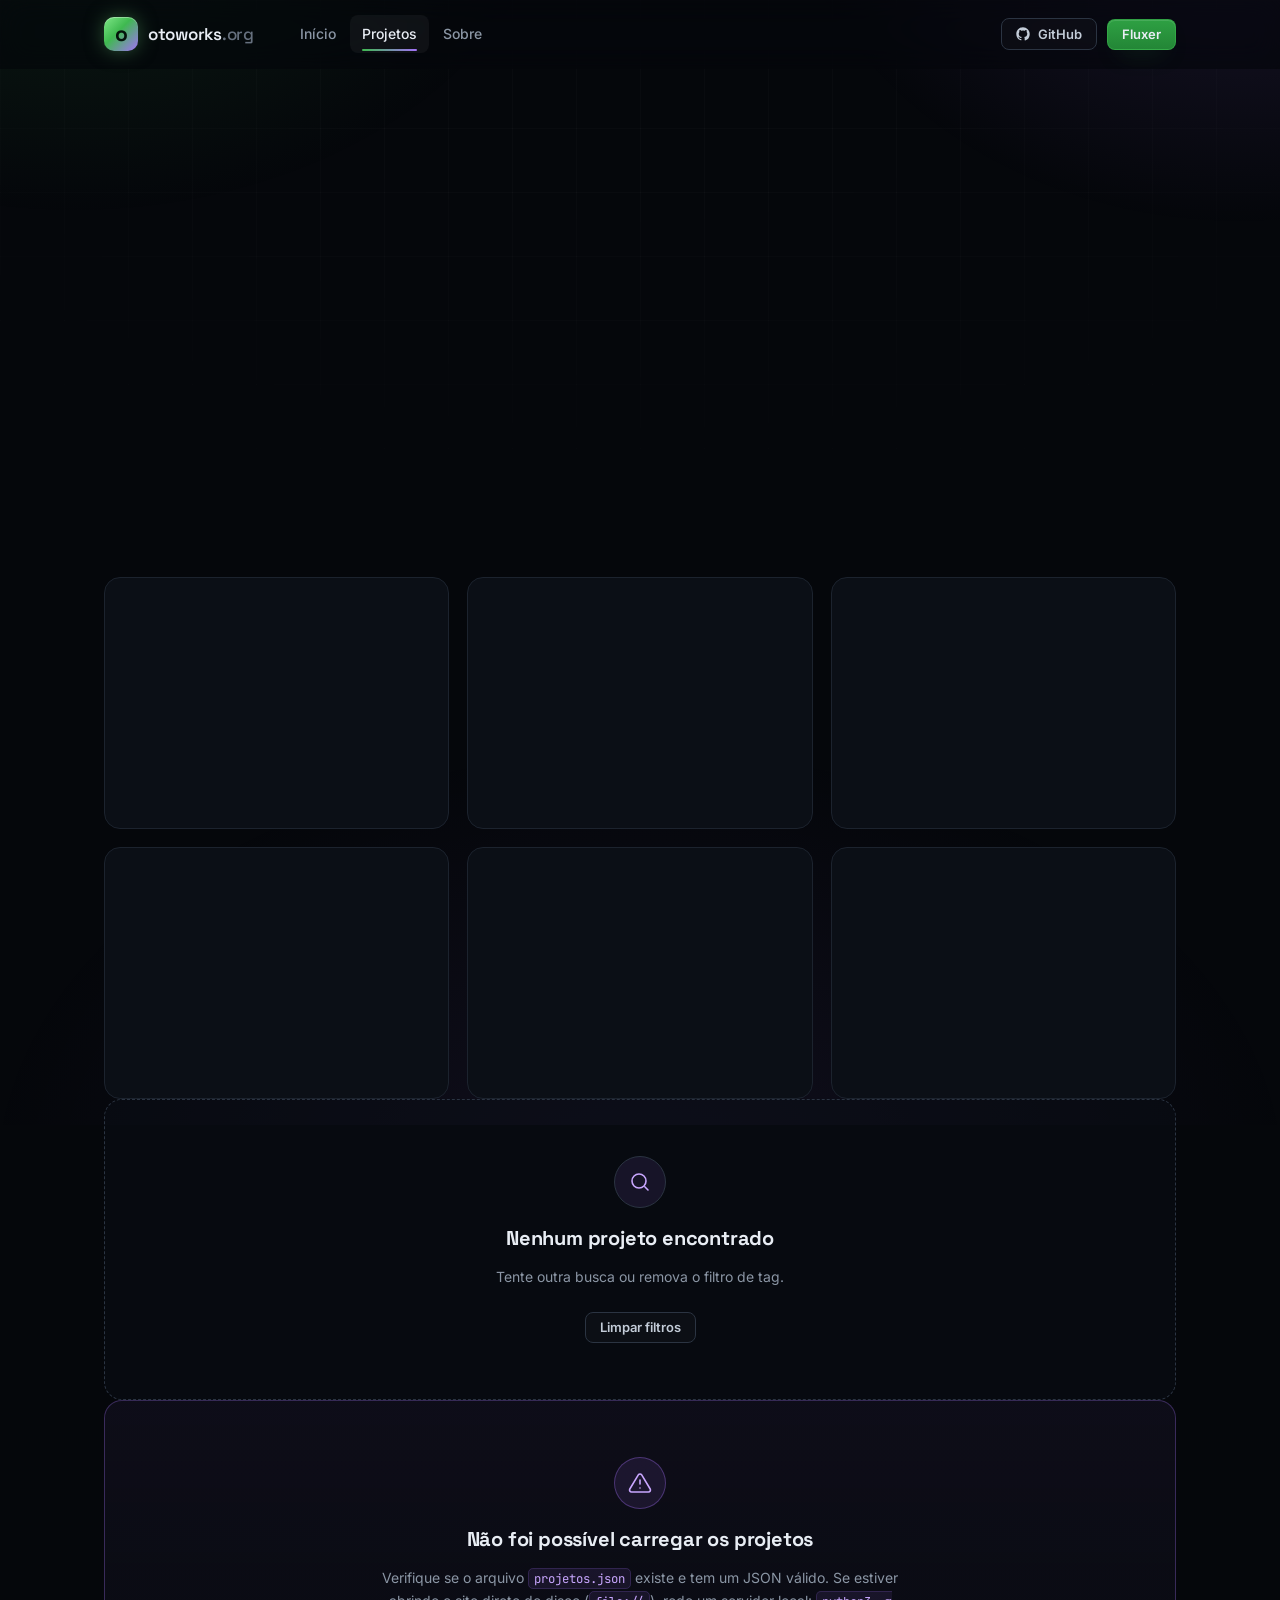
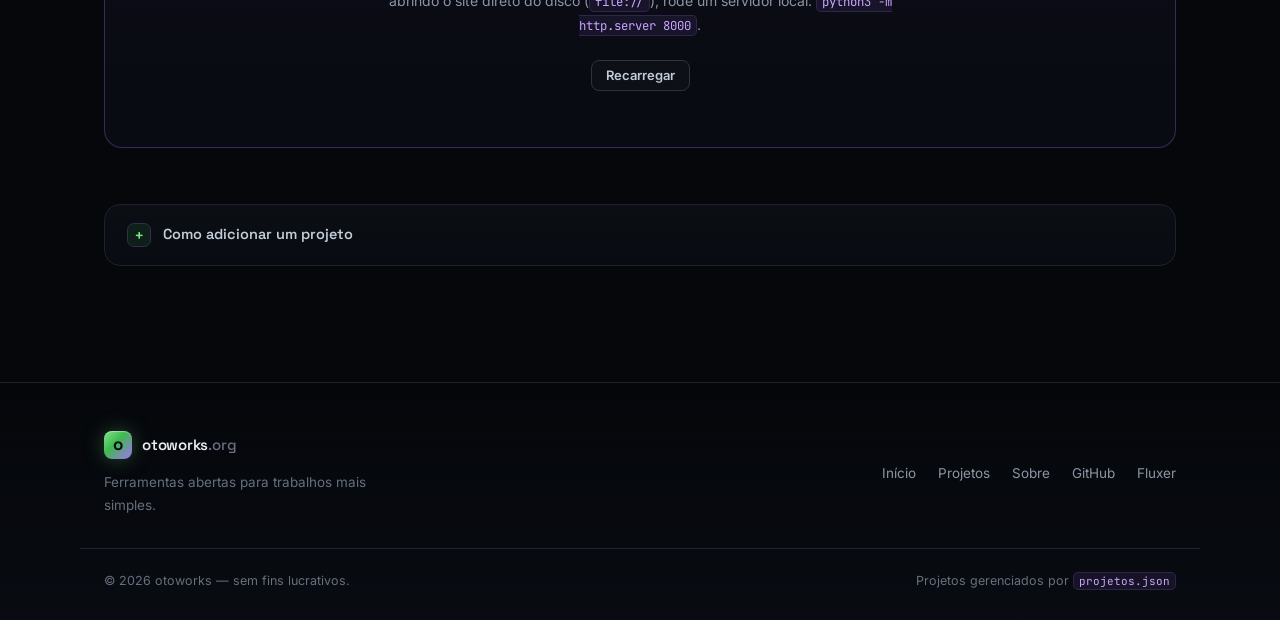
==== projetos.html @ ab7c74a1 "feat: finalizando..." ====
<!DOCTYPE html>
<html lang="pt-BR">
<head>
  <meta charset="UTF-8">
  <meta name="viewport" content="width=device-width, initial-scale=1.0">
  <title>Projetos — otoworks</title>
  <meta name="description" content="Explore os projetos open source da otoworks: ferramentas de automação, utilitários e experimentos da comunidade.">
  <meta name="theme-color" content="#05070b">
  <meta property="og:title" content="Projetos — otoworks">
  <meta property="og:description" content="Ferramentas de automação, utilitários e experimentos open source da otoworks.">
  <meta property="og:type" content="website">
  <meta property="og:image" content="assets/otoworks2.png">
  <link rel="icon" type="image/png" href="assets/favicon.png">
  <link rel="preconnect" href="https://fonts.googleapis.com">
  <link rel="preconnect" href="https://fonts.gstatic.com" crossorigin>
  <link href="https://fonts.googleapis.com/css2?family=Inter:wght@400;500;600;700&family=Space+Grotesk:wght@500;600;700&family=JetBrains+Mono:wght@400;500&display=swap" rel="stylesheet">
  <link rel="stylesheet" href="css/style.css">
  <link rel="stylesheet" href="css/projects.css">
  <script>document.documentElement.classList.add('js');</script>
</head>
<body>
  <a class="skip-link" href="#conteudo">Pular para o conteúdo</a>

  <header class="site-header" data-header>
    <nav class="nav container" aria-label="Navegação principal">
      <a class="brand" href="index.html" aria-label="otoworks — início">
        <span class="brand__mark" aria-hidden="true">o</span>
        <span class="brand__name">otoworks<span class="brand__dot">.org</span></span>
      </a>

      <button class="nav__toggle" type="button" aria-label="Abrir menu" aria-expanded="false" aria-controls="nav-menu" data-nav-toggle>
        <span></span><span></span><span></span>
      </button>

      <div class="nav__menu" id="nav-menu" data-nav-menu>
        <ul class="nav__links">
          <li><a class="nav__link" href="index.html">Início</a></li>
          <li><a class="nav__link is-active" href="projetos.html">Projetos</a></li>
          <li><a class="nav__link" href="index.html#sobre">Sobre</a></li>
        </ul>
        <div class="nav__actions">
          <a class="btn btn--ghost btn--sm" href="https://github.com/otoworks" target="_blank" rel="noopener noreferrer">
            <svg class="icon" viewBox="0 0 24 24" fill="currentColor" aria-hidden="true"><path d="M12 .5C5.73.5.5 5.73.5 12a11.5 11.5 0 0 0 7.86 10.92c.58.1.79-.25.79-.56v-2c-3.2.7-3.87-1.37-3.87-1.37-.53-1.34-1.29-1.7-1.29-1.7-1.05-.72.08-.7.08-.7 1.16.08 1.77 1.19 1.77 1.19 1.03 1.77 2.7 1.26 3.36.96.1-.75.4-1.26.73-1.55-2.55-.29-5.24-1.28-5.24-5.68 0-1.26.45-2.28 1.19-3.09-.12-.29-.52-1.46.11-3.05 0 0 .96-.31 3.15 1.18a10.9 10.9 0 0 1 5.74 0c2.19-1.49 3.15-1.18 3.15-1.18.63 1.59.23 2.76.11 3.05.74.81 1.19 1.83 1.19 3.09 0 4.41-2.69 5.38-5.25 5.67.41.36.78 1.06.78 2.14v3.17c0 .31.2.67.8.56A11.5 11.5 0 0 0 23.5 12C23.5 5.73 18.27.5 12 .5Z"/></svg>
            GitHub
          </a>
          <a class="btn btn--primary btn--sm" href="https://fluxer.app/" target="_blank" rel="noopener noreferrer">Fluxer</a>
        </div>
      </div>
    </nav>
  </header>

  <main id="conteudo">
    <section class="page-hero">
      <div class="container">
        <nav class="breadcrumb reveal" aria-label="Trilha de navegação">
          <a href="index.html">Início</a>
          <span aria-hidden="true">/</span>
          <span aria-current="page">Projetos</span>
        </nav>
        <span class="eyebrow reveal" style="--d:40ms"><span class="eyebrow__dot eyebrow__dot--purple"></span>Repositórios &amp; experimentos</span>
        <h1 class="page-title reveal" style="--d:80ms">Nossos <span class="grad-text">projetos</span></h1>
        <p class="page-lead reveal" style="--d:120ms">
          Ferramentas abertas para automatizar tarefas, facilitar o trabalho e experimentar ideias.
          Clique em um cartão para abrir o projeto em uma nova aba.
        </p>
      </div>
    </section>

    <section class="section section--tight">
      <div class="container">
        <div class="projects-toolbar reveal" style="--d:160ms">
          <div class="search">
            <svg class="icon search__icon" viewBox="0 0 24 24" fill="none" stroke="currentColor" stroke-width="2" stroke-linecap="round" stroke-linejoin="round" aria-hidden="true"><circle cx="11" cy="11" r="7"/><path d="m20 20-3.2-3.2"/></svg>
            <input type="search" class="search__input" id="project-search" placeholder="Buscar por nome, tag ou descrição..." autocomplete="off" aria-label="Buscar projetos" data-search>
          </div>
          <div class="toolbar__right">
            <span class="result-count" data-result-count aria-live="polite">Carregando…</span>
          </div>
        </div>

        <div class="chips" data-chips role="group" aria-label="Filtrar por tag"></div>

        <div class="projects-grid projects-grid--page" data-projects-grid aria-live="polite">
          <div class="skeleton-card" aria-hidden="true"></div>
          <div class="skeleton-card" aria-hidden="true"></div>
          <div class="skeleton-card" aria-hidden="true"></div>
          <div class="skeleton-card" aria-hidden="true"></div>
          <div class="skeleton-card" aria-hidden="true"></div>
          <div class="skeleton-card" aria-hidden="true"></div>
        </div>

        <div class="state-box" data-empty hidden>
          <span class="state-box__icon" aria-hidden="true">
            <svg viewBox="0 0 24 24" fill="none" stroke="currentColor" stroke-width="1.6" stroke-linecap="round" stroke-linejoin="round"><circle cx="11" cy="11" r="7"/><path d="m20 20-3.2-3.2"/></svg>
          </span>
          <h2>Nenhum projeto encontrado</h2>
          <p>Tente outra busca ou remova o filtro de tag.</p>
          <button class="btn btn--ghost btn--sm" type="button" data-clear>Limpar filtros</button>
        </div>

        <div class="state-box state-box--error" data-error hidden>
          <span class="state-box__icon" aria-hidden="true">
            <svg viewBox="0 0 24 24" fill="none" stroke="currentColor" stroke-width="1.6" stroke-linecap="round" stroke-linejoin="round"><path d="M12 9v4"/><path d="M12 17h.01"/><path d="M10.3 3.9 1.8 18a2 2 0 0 0 1.7 3h17a2 2 0 0 0 1.7-3L13.7 3.9a2 2 0 0 0-3.4 0Z"/></svg>
          </span>
          <h2>Não foi possível carregar os projetos</h2>
          <p>
            Verifique se o arquivo <code>projetos.json</code> existe e tem um JSON válido.
            Se estiver abrindo o site direto do disco (<code>file://</code>), rode um servidor local:
            <code>python3 -m http.server 8000</code>.
          </p>
          <button class="btn btn--ghost btn--sm" type="button" data-retry>Recarregar</button>
        </div>

        <details class="how-to">
          <summary>
            <span class="how-to__icon" aria-hidden="true">+</span>
            Como adicionar um projeto
          </summary>
          <div class="how-to__body">
            <p>Edite o arquivo <code>projetos.json</code> na raiz do site e adicione um objeto ao array <code>projects</code>:</p>
            <pre><code>{
  "title": "Meu projeto",
  "description": "Uma frase curta explicando o que ele faz.",
  "url": "https://exemplo.com",
  "tags": ["python", "automação"],
  "status": "ativo",
  "featured": true,
  "accent": "purple",
  "icon": "🚀"
}</code></pre>
            <ul>
              <li><code>status</code>: <code>ativo</code>, <code>em breve</code> ou <code>arquivado</code>.</li>
              <li><code>accent</code>: <code>green</code> ou <code>purple</code>.</li>
              <li><code>featured</code>: <code>true</code> para aparecer também na página inicial.</li>
              <li><code>icon</code>: um emoji ou o caminho de uma imagem (ex.: <code>assets/meu-icone.png</code>).</li>
            </ul>
          </div>
        </details>
      </div>
    </section>
  </main>

  <footer class="site-footer">
    <div class="container footer__inner">
      <div class="footer__brand">
        <a class="brand brand--sm" href="index.html">
          <span class="brand__mark" aria-hidden="true">o</span>
          <span class="brand__name">otoworks<span class="brand__dot">.org</span></span>
        </a>
        <p>Ferramentas abertas para trabalhos mais simples.</p>
      </div>
      <nav class="footer__links" aria-label="Links do rodapé">
        <a href="index.html">Início</a>
        <a href="projetos.html">Projetos</a>
        <a href="index.html#sobre">Sobre</a>
        <a href="https://github.com/otoworks" target="_blank" rel="noopener noreferrer">GitHub</a>
        <a href="https://fluxer.app/" target="_blank" rel="noopener noreferrer">Fluxer</a>
      </nav>
    </div>
    <div class="container footer__bottom">
      <span>© <span data-year>2026</span> otoworks — sem fins lucrativos.</span>
      <span class="footer__hint">Projetos gerenciados por <code>projetos.json</code></span>
    </div>
  </footer>

  <script src="js/cards.js" defer></script>
  <script src="js/projects.js" defer></script>
  <script src="js/main.js" defer></script>
</body>
</html>
---- css/style.css ----
/* ==========================================================================
   otoworks — design system
   Paleta: preto, verde e roxo · inspiração na elegância do GitHub
   ========================================================================== */

:root {
  --bg: #05070b;
  --surface: #0b0f16;
  --surface-2: #11161f;
  --surface-3: #161c27;
  --border: #1c232e;
  --border-strong: #2b3442;

  --text: #e8edf4;
  --text-soft: #c3ccd8;
  --muted: #8b96a5;
  --muted-2: #66707e;

  --green: #3fb950;
  --green-bright: #7ee787;
  --green-dark: #238636;
  --purple: #a371f7;
  --purple-bright: #c9a7ff;
  --purple-dark: #8957e5;

  --radius-sm: 8px;
  --radius: 14px;
  --radius-lg: 20px;

  --font-body: 'Inter', system-ui, -apple-system, 'Segoe UI', sans-serif;
  --font-display: 'Space Grotesk', 'Inter', system-ui, sans-serif;
  --font-mono: 'JetBrains Mono', ui-monospace, 'SFMono-Regular', monospace;

  --container: 1120px;
  --header-h: 68px;
  --ease: cubic-bezier(.2, .7, .3, 1);
}

*,
*::before,
*::after {
  box-sizing: border-box;
}

html {
  scroll-behavior: smooth;
  scroll-padding-top: calc(var(--header-h) + 24px);
}

body {
  margin: 0;
  min-height: 100vh;
  background: var(--bg);
  color: var(--text);
  font-family: var(--font-body);
  font-size: 16px;
  line-height: 1.65;
  overflow-x: hidden;
  -webkit-font-smoothing: antialiased;
  text-rendering: optimizeLegibility;
}

/* aurora de fundo */
body::before {
  content: '';
  position: fixed;
  inset: -25% -15%;
  z-index: 0;
  pointer-events: none;
  background:
    radial-gradient(42% 38% at 16% 6%, rgba(63, 185, 80, .14), transparent 70%),
    radial-gradient(40% 42% at 86% 4%, rgba(163, 113, 247, .16), transparent 70%),
    radial-gradient(55% 45% at 50% 104%, rgba(163, 113, 247, .08), transparent 72%);
  animation: aurora 24s ease-in-out infinite alternate;
}

/* grade sutil */
body::after {
  content: '';
  position: fixed;
  inset: 0;
  z-index: 0;
  pointer-events: none;
  background-image:
    linear-gradient(rgba(255, 255, 255, .028) 1px, transparent 1px),
    linear-gradient(90deg, rgba(255, 255, 255, .028) 1px, transparent 1px);
  background-size: 64px 64px;
  -webkit-mask-image: radial-gradient(ellipse 85% 62% at 50% 0%, #000 35%, transparent 100%);
  mask-image: radial-gradient(ellipse 85% 62% at 50% 0%, #000 35%, transparent 100%);
  opacity: .8;
}

img {
  max-width: 100%;
}

a {
  color: inherit;
}

::selection {
  background: rgba(163, 113, 247, .35);
  color: #fff;
}

:focus-visible {
  outline: 2px solid var(--green);
  outline-offset: 3px;
  border-radius: 6px;
}

::-webkit-scrollbar {
  width: 12px;
  height: 12px;
}

::-webkit-scrollbar-track {
  background: var(--bg);
}

::-webkit-scrollbar-thumb {
  background: #232c39;
  border: 3px solid var(--bg);
  border-radius: 8px;
}

::-webkit-scrollbar-thumb:hover {
  background: #33404f;
}

/* camadas acima do fundo */
.site-header,
main,
.site-footer {
  position: relative;
  z-index: 1;
}

.site-header {
  position: sticky;
  top: 0;
  z-index: 50;
  background: rgba(5, 7, 11, .68);
  border-bottom: 1px solid transparent;
  -webkit-backdrop-filter: blur(14px) saturate(140%);
  backdrop-filter: blur(14px) saturate(140%);
  transition: background .3s ease, border-color .3s ease, box-shadow .3s ease;
}

.site-header.is-scrolled {
  background: rgba(5, 7, 11, .9);
  border-bottom-color: var(--border);
  box-shadow: 0 12px 40px -28px #000;
}

.container {
  width: 100%;
  max-width: var(--container);
  margin-inline: auto;
  padding-inline: 24px;
}

/* --------------------------------------------------------------------------
   Navegação
   -------------------------------------------------------------------------- */

.nav {
  position: relative;
  display: flex;
  align-items: center;
  gap: 28px;
  height: var(--header-h);
}

.brand {
  display: inline-flex;
  align-items: center;
  gap: 10px;
  text-decoration: none;
  color: var(--text);
  flex: none;
}

.brand__mark {
  display: grid;
  place-items: center;
  width: 34px;
  height: 34px;
  border-radius: 10px;
  background: linear-gradient(135deg, var(--green-bright), var(--green) 42%, var(--purple) 100%);
  color: #04120a;
  font-family: var(--font-display);
  font-size: 21px;
  font-weight: 700;
  line-height: 1;
  padding-bottom: 2px;
  box-shadow: 0 0 22px -4px rgba(126, 231, 135, .55), inset 0 1px 0 rgba(255, 255, 255, .35);
  transition: transform .4s var(--ease), box-shadow .4s var(--ease);
}

.brand:hover .brand__mark {
  transform: rotate(-8deg) scale(1.05);
  box-shadow: 0 0 30px -2px rgba(163, 113, 247, .6), inset 0 1px 0 rgba(255, 255, 255, .4);
}

.brand__name {
  font-family: var(--font-display);
  font-size: 17px;
  font-weight: 600;
  letter-spacing: -.015em;
}

.brand__dot {
  color: var(--muted-2);
  font-weight: 500;
}

.brand--sm .brand__mark {
  width: 28px;
  height: 28px;
  border-radius: 8px;
  font-size: 17px;
}

.brand--sm .brand__name {
  font-size: 15px;
}

.nav__menu {
  display: flex;
  align-items: center;
  flex: 1;
  gap: 20px;
}

.nav__links {
  display: flex;
  align-items: center;
  gap: 2px;
  margin: 0 0 0 6px;
  padding: 0;
  list-style: none;
}

.nav__link {
  position: relative;
  display: inline-block;
  padding: 7px 12px;
  border-radius: 8px;
  color: var(--muted);
  font-size: 14px;
  font-weight: 500;
  text-decoration: none;
  transition: color .2s ease, background .2s ease;
}

.nav__link:hover {
  color: var(--text);
  background: rgba(255, 255, 255, .04);
}

.nav__link.is-active {
  color: var(--text);
  background: rgba(255, 255, 255, .045);
}

.nav__link.is-active::after {
  content: '';
  position: absolute;
  left: 12px;
  right: 12px;
  bottom: 2px;
  height: 2px;
  border-radius: 2px;
  background: linear-gradient(90deg, var(--green), var(--purple));
}

.nav__actions {
  display: flex;
  align-items: center;
  gap: 10px;
  margin-left: auto;
}

.nav__toggle {
  display: none;
  flex-direction: column;
  justify-content: center;
  gap: 5px;
  width: 40px;
  height: 40px;
  margin-left: auto;
  padding: 0 10px;
  border: 1px solid var(--border-strong);
  border-radius: 9px;
  background: rgba(255, 255, 255, .02);
  cursor: pointer;
}

.nav__toggle span {
  display: block;
  height: 2px;
  width: 100%;
  border-radius: 2px;
  background: var(--text-soft);
  transition: transform .3s var(--ease), opacity .2s ease;
}

.nav__toggle.is-active span:nth-child(1) {
  transform: translateY(7px) rotate(45deg);
}

.nav__toggle.is-active span:nth-child(2) {
  opacity: 0;
}

.nav__toggle.is-active span:nth-child(3) {
  transform: translateY(-7px) rotate(-45deg);
}

/* --------------------------------------------------------------------------
   Botões e links
   -------------------------------------------------------------------------- */

.btn {
  position: relative;
  display: inline-flex;
  align-items: center;
  justify-content: center;
  gap: 8px;
  padding: 11px 20px;
  border: 1px solid transparent;
  border-radius: 10px;
  color: var(--text);
  font-family: var(--font-body);
  font-size: 14px;
  font-weight: 600;
  line-height: 1;
  text-decoration: none;
  white-space: nowrap;
  cursor: pointer;
  overflow: hidden;
  transition: transform .25s var(--ease), background .25s ease,
    border-color .25s ease, box-shadow .3s ease, color .25s ease;
}

.btn .icon {
  width: 16px;
  height: 16px;
}

.btn--primary {
  background: linear-gradient(180deg, #2ea043, var(--green-dark));
  border-color: rgba(63, 185, 80, .5);
  box-shadow: inset 0 1px 0 rgba(255, 255, 255, .12), 0 10px 26px -14px rgba(46, 160, 67, .95);
}

.btn--primary::before {
  content: '';
  position: absolute;
  top: 0;
  left: -70%;
  width: 45%;
  height: 100%;
  background: linear-gradient(90deg, transparent, rgba(255, 255, 255, .28), transparent);
  transform: skewX(-20deg);
  transition: left .65s var(--ease);
}

.btn--primary:hover {
  background: linear-gradient(180deg, #3fb950, #2ea043);
  transform: translateY(-1px);
  box-shadow: inset 0 1px 0 rgba(255, 255, 255, .15), 0 0 28px -6px rgba(63, 185, 80, .6);
}

.btn--primary:hover::before {
  left: 125%;
}

.btn--primary:active {
  transform: translateY(0);
}

.btn--ghost {
  background: rgba(255, 255, 255, .02);
  border-color: var(--border-strong);
  color: var(--text-soft);
}

.btn--ghost:hover {
  color: #fff;
  border-color: rgba(163, 113, 247, .55);
  background: rgba(163, 113, 247, .09);
  transform: translateY(-1px);
  box-shadow: 0 0 26px -12px rgba(163, 113, 247, .8);
}

.btn--sm {
  padding: 8px 14px;
  font-size: 13px;
  border-radius: 8px;
}

.btn--sm .icon {
  width: 14px;
  height: 14px;
}

.link-arrow {
  display: inline-flex;
  align-items: center;
  gap: 6px;
  color: var(--green-bright);
  font-size: 14px;
  font-weight: 600;
  text-decoration: none;
  white-space: nowrap;
  transition: color .2s ease;
}

.link-arrow .icon {
  width: 16px;
  height: 16px;
  transition: transform .3s var(--ease);
}

.link-arrow:hover {
  color: var(--purple-bright);
}

.link-arrow:hover .icon {
  transform: translateX(3px);
}

.icon {
  width: 16px;
  height: 16px;
  flex: none;
}

.icon--green {
  color: var(--green);
}

.icon--purple {
  color: var(--purple);
}

code {
  padding: 1px 5px;
  border: 1px solid rgba(163, 113, 247, .18);
  border-radius: 5px;
  background: rgba(163, 113, 247, .09);
  color: var(--purple-bright);
  font-family: var(--font-mono);
  font-size: .88em;
}

.skip-link {
  position: fixed;
  top: -100px;
  left: 16px;
  z-index: 100;
  padding: 10px 16px;
  border-radius: 8px;
  background: var(--green);
  color: #04120a;
  font-weight: 700;
  text-decoration: none;
  transition: top .2s ease;
}

.skip-link:focus {
  top: 12px;
}

/* --------------------------------------------------------------------------
   Eyebrow / títulos de seção
   -------------------------------------------------------------------------- */

.eyebrow {
  display: inline-flex;
  align-items: center;
  gap: 8px;
  padding: 6px 12px;
  border: 1px solid var(--border-strong);
  border-radius: 999px;
  background: rgba(255, 255, 255, .02);
  color: var(--text-soft);
  font-family: var(--font-display);
  font-size: 11.5px;
  font-weight: 500;
  letter-spacing: .07em;
  text-transform: uppercase;
}

.eyebrow__dot {
  width: 6px;
  height: 6px;
  border-radius: 50%;
  background: var(--green);
  box-shadow: 0 0 10px var(--green);
  animation: pulse 2.4s ease-in-out infinite;
}

.eyebrow__dot--purple {
  background: var(--purple);
  box-shadow: 0 0 10px var(--purple);
}

.grad-text {
  background: linear-gradient(100deg, var(--green-bright) 0%, var(--green) 28%, var(--purple) 68%, var(--purple-bright) 100%);
  background-size: 200% auto;
  -webkit-background-clip: text;
  background-clip: text;
  color: transparent;
  animation: gradientShift 9s linear infinite;
}

/* --------------------------------------------------------------------------
   Hero
   -------------------------------------------------------------------------- */

.hero {
  padding: clamp(56px, 9vw, 104px) 0 clamp(40px, 6vw, 64px);
}

.hero__grid {
  display: grid;
  grid-template-columns: 1.05fr .95fr;
  gap: clamp(32px, 5vw, 64px);
  align-items: center;
}

.hero__title {
  margin: 22px 0;
  font-family: var(--font-display);
  font-size: clamp(2.45rem, 5.4vw, 4rem);
  font-weight: 700;
  line-height: 1.06;
  letter-spacing: -.035em;
}

.hero__lead {
  max-width: 34rem;
  margin: 0 0 30px;
  color: var(--muted);
  font-size: clamp(1rem, 1.3vw, 1.08rem);
}

.hero__actions {
  display: flex;
  flex-wrap: wrap;
  gap: 12px;
  margin-bottom: 28px;
}

.hero__meta {
  display: flex;
  flex-wrap: wrap;
  gap: 20px;
  color: var(--muted-2);
  font-size: 13px;
}

.hero__meta span {
  display: inline-flex;
  align-items: center;
  gap: 7px;
}

.hero__visual {
  position: relative;
  display: flex;
  align-items: center;
  justify-content: center;
  min-height: 330px;
  perspective: 1200px;
}

.glow {
  position: absolute;
  width: 340px;
  height: 340px;
  border-radius: 50%;
  filter: blur(72px);
  opacity: .32;
  pointer-events: none;
}

.glow--green {
  top: -40px;
  left: -30px;
  background: radial-gradient(circle, rgba(63, 185, 80, .85), transparent 70%);
  animation: float 10s ease-in-out infinite;
}

.glow--purple {
  right: -20px;
  bottom: -50px;
  background: radial-gradient(circle, rgba(163, 113, 247, .9), transparent 70%);
  animation: float 12s ease-in-out infinite reverse;
}

.code-card {
  position: relative;
  width: 100%;
  max-width: 440px;
  overflow: hidden;
  border: 1px solid var(--border-strong);
  border-radius: 16px;
  background: linear-gradient(160deg, #10151e, #0a0e15 62%);
  box-shadow: 0 40px 90px -40px #000, inset 0 1px 0 rgba(255, 255, 255, .04);
  transform: rotateY(-6deg) rotateX(2deg);
  transition: transform .6s var(--ease), box-shadow .6s var(--ease);
  animation: floatSlow 9s ease-in-out infinite;
}

.hero__visual:hover .code-card {
  transform: rotateY(0deg) rotateX(0deg) translateY(-4px);
  box-shadow: 0 50px 100px -40px #000, 0 0 50px -20px rgba(163, 113, 247, .45);
}

.code-card__bar {
  display: flex;
  align-items: center;
  gap: 7px;
  padding: 12px 16px;
  border-bottom: 1px solid var(--border);
  background: rgba(255, 255, 255, .02);
}

.dot {
  width: 10px;
  height: 10px;
  border-radius: 50%;
  flex: none;
}

.dot--red {
  background: #ff5f57;
}

.dot--yellow {
  background: #febc2e;
}

.dot--green {
  background: #28c840;
}

.code-card__title {
  margin-left: 8px;
  color: var(--muted-2);
  font-family: var(--font-mono);
  font-size: 11px;
}

.code-card__body {
  margin: 0;
  padding: 22px 20px 24px;
  overflow-x: auto;
  color: var(--text-soft);
  font-family: var(--font-mono);
  font-size: 13px;
  line-height: 1.95;
}

.c-comment {
  color: #5b6675;
}

.c-prompt {
  color: var(--green);
}

.c-flag {
  color: var(--purple-bright);
}

.c-ok {
  color: var(--green-bright);
}

.c-cursor {
  display: inline-block;
  color: var(--green);
  animation: blink 1.1s steps(1) infinite;
}

.float-chip {
  position: absolute;
  z-index: 2;
  padding: 8px 14px;
  border: 1px solid var(--border-strong);
  border-radius: 999px;
  background: rgba(11, 15, 22, .9);
  -webkit-backdrop-filter: blur(8px);
  backdrop-filter: blur(8px);
  color: var(--muted);
  font-family: var(--font-mono);
  font-size: 11px;
  box-shadow: 0 12px 30px -14px #000;
  animation: floatChip 7s ease-in-out infinite;
  pointer-events: none;
}

.float-chip--green {
  top: 4%;
  right: -3%;
  color: var(--green-bright);
  border-color: rgba(63, 185, 80, .35);
  animation-delay: -1s;
}

.float-chip--purple {
  bottom: 12%;
  left: -5%;
  color: var(--purple-bright);
  border-color: rgba(163, 113, 247, .35);
  animation-delay: -3s;
}

.float-chip--mono {
  top: -7%;
  left: 12%;
  color: var(--muted);
  animation-delay: -5s;
}

/* --------------------------------------------------------------------------
   Estatísticas
   -------------------------------------------------------------------------- */

.stats-wrap {
  padding: 8px 0 24px;
}

.stats {
  display: grid;
  grid-template-columns: repeat(4, 1fr);
  overflow: hidden;
  border: 1px solid var(--border);
  border-radius: 18px;
  background: linear-gradient(180deg, rgba(22, 27, 34, .55), rgba(11, 15, 22, .5));
  -webkit-backdrop-filter: blur(6px);
  backdrop-filter: blur(6px);
}

.stat {
  padding: 26px 18px;
  border-right: 1px solid var(--border);
  text-align: center;
}

.stat:last-child {
  border-right: 0;
}

.stat__num {
  display: block;
  font-family: var(--font-display);
  font-size: clamp(1.55rem, 2.6vw, 2.1rem);
  font-weight: 700;
  line-height: 1.2;
  letter-spacing: -.02em;
  background: linear-gradient(120deg, #e8edf4 10%, #9fe8a8 60%, var(--purple-bright));
  -webkit-background-clip: text;
  background-clip: text;
  color: transparent;
}

.stat__num .stat__suffix {
  font-size: .62em;
}

.stat__label {
  display: block;
  margin-top: 5px;
  color: var(--muted-2);
  font-size: 11px;
  letter-spacing: .08em;
  text-transform: uppercase;
}

/* --------------------------------------------------------------------------
   Seções
   -------------------------------------------------------------------------- */

.section {
  padding: clamp(56px, 8vw, 96px) 0;
}

.section--tight {
  padding-top: clamp(24px, 3vw, 40px);
}

.section__head {
  max-width: 640px;
  margin-bottom: 40px;
}

.section__head--row {
  display: flex;
  align-items: flex-end;
  justify-content: space-between;
  gap: 24px;
  max-width: none;
}

.section__title {
  margin: 16px 0 12px;
  font-family: var(--font-display);
  font-size: clamp(1.8rem, 3.2vw, 2.5rem);
  font-weight: 700;
  line-height: 1.15;
  letter-spacing: -.025em;
}

.section__lead {
  margin: 0;
  color: var(--muted);
}

.muted-note {
  margin: 22px 0 0;
  color: var(--muted-2);
  font-size: 13.5px;
}

.muted-note a {
  color: var(--purple-bright);
}

/* --------------------------------------------------------------------------
   Diferenciais
   -------------------------------------------------------------------------- */

.feature-grid {
  display: grid;
  grid-template-columns: repeat(3, minmax(0, 1fr));
  gap: 18px;
}

.feature-card {
  position: relative;
  padding: 26px;
  overflow: hidden;
  border: 1px solid var(--border);
  border-radius: 16px;
  background: linear-gradient(180deg, rgba(22, 27, 34, .5), rgba(11, 15, 22, .65));
  transition: transform .35s var(--ease), border-color .35s ease, box-shadow .35s ease;
}

.feature-card::before {
  content: '';
  position: absolute;
  inset: 0;
  background: radial-gradient(420px circle at var(--mx, 50%) var(--my, 0%), rgba(163, 113, 247, .13), transparent 62%);
  opacity: 0;
  transition: opacity .35s ease;
  pointer-events: none;
}

.feature-card:hover {
  transform: translateY(-4px);
  border-color: var(--border-strong);
  box-shadow: 0 26px 55px -34px rgba(163, 113, 247, .55);
}

.feature-card:hover::before {
  opacity: 1;
}

.feature-card__icon {
  display: grid;
  place-items: center;
  width: 46px;
  height: 46px;
  margin-bottom: 18px;
  border: 1px solid var(--border-strong);
  border-radius: 12px;
  background: rgba(63, 185, 80, .1);
  color: var(--green-bright);
}

.feature-card__icon svg {
  width: 22px;
  height: 22px;
}

.feature-card__icon--purple {
  background: rgba(163, 113, 247, .12);
  color: var(--purple-bright);
  border-color: rgba(163, 113, 247, .28);
}

.feature-card__icon--green {
  border-color: rgba(63, 185, 80, .3);
}

.feature-card__icon--gradient {
  background: linear-gradient(135deg, rgba(63, 185, 80, .16), rgba(163, 113, 247, .2));
  color: var(--text);
}

.feature-card h3 {
  margin: 0 0 8px;
  font-family: var(--font-display);
  font-size: 1.12rem;
  letter-spacing: -.01em;
}

.feature-card p {
  margin: 0;
  color: var(--muted);
  font-size: 14.5px;
}

/* --------------------------------------------------------------------------
   Cartões de projeto (compartilhados)
   -------------------------------------------------------------------------- */

.projects-grid {
  display: grid;
  grid-template-columns: repeat(3, minmax(0, 1fr));
  gap: 18px;
}

.project-card {
  --spot: rgba(63, 185, 80, .15);
  position: relative;
  display: flex;
  flex-direction: column;
  gap: 12px;
  padding: 22px;
  overflow: hidden;
  border: 1px solid var(--border);
  border-radius: 16px;
  background: linear-gradient(180deg, rgba(22, 27, 34, .55), rgba(10, 14, 20, .78));
  color: inherit;
  text-decoration: none;
  transition: transform .35s var(--ease), border-color .35s ease, box-shadow .35s ease;
}

.project-card.accent-purple {
  --spot: rgba(163, 113, 247, .17);
}

.project-card::before {
  content: '';
  position: absolute;
  inset: 0;
  background: radial-gradient(420px circle at var(--mx, 50%) var(--my, 0%), var(--spot), transparent 62%);
  opacity: 0;
  transition: opacity .35s ease;
  pointer-events: none;
}

.project-card:hover {
  transform: translateY(-5px);
  border-color: var(--border-strong);
  box-shadow: 0 28px 60px -36px rgba(0, 0, 0, .95);
}

.project-card:hover::before {
  opacity: 1;
}

.project-card__top {
  position: relative;
  z-index: 1;
  display: flex;
  align-items: flex-start;
  justify-content: space-between;
  gap: 12px;
}

.project-card__icon {
  display: grid;
  place-items: center;
  width: 42px;
  height: 42px;
  flex: none;
  overflow: hidden;
  border: 1px solid var(--border-strong);
  border-radius: 11px;
  background: linear-gradient(135deg, rgba(63, 185, 80, .18), rgba(163, 113, 247, .16));
  font-size: 20px;
  line-height: 1;
}

.accent-purple .project-card__icon {
  background: linear-gradient(135deg, rgba(163, 113, 247, .22), rgba(63, 185, 80, .12));
}

.project-card__icon img {
  width: 100%;
  height: 100%;
  object-fit: cover;
}

.status {
  display: inline-flex;
  align-items: center;
  gap: 6px;
  padding: 4px 9px;
  border: 1px solid var(--border-strong);
  border-radius: 999px;
  font-size: 11px;
  font-weight: 500;
  line-height: 1.5;
  white-space: nowrap;
}

.status .dot {
  width: 6px;
  height: 6px;
  box-shadow: 0 0 8px currentColor;
}

.status--active {
  border-color: rgba(63, 185, 80, .3);
  background: rgba(63, 185, 80, .08);
  color: var(--green-bright);
}

.status--active .dot {
  animation: pulse 2.2s ease-in-out infinite;
}

.status--soon {
  border-color: rgba(163, 113, 247, .3);
  background: rgba(163, 113, 247, .08);
  color: var(--purple-bright);
}

.status--archived {
  background: rgba(255, 255, 255, .03);
  color: var(--muted-2);
}

.project-card h3 {
  position: relative;
  z-index: 1;
  margin: 2px 0 0;
  font-family: var(--font-display);
  font-size: 1.1rem;
  letter-spacing: -.01em;
}

.project-card p {
  position: relative;
  z-index: 1;
  flex: 1;
  margin: 0;
  color: var(--muted);
  font-size: 14px;
  line-height: 1.6;
}

.tags {
  position: relative;
  z-index: 1;
  display: flex;
  flex-wrap: wrap;
  gap: 6px;
}

.tag {
  padding: 3px 8px;
  border: 1px solid var(--border);
  border-radius: 999px;
  background: rgba(255, 255, 255, .03);
  color: var(--muted);
  font-family: var(--font-mono);
  font-size: 10.5px;
  line-height: 1.6;
}

.project-card__footer {
  position: relative;
  z-index: 1;
  display: flex;
  align-items: center;
  justify-content: space-between;
  margin-top: 6px;
  padding-top: 14px;
  border-top: 1px solid var(--border);
  color: var(--text-soft);
  font-family: var(--font-display);
  font-size: 12.5px;
  font-weight: 600;
  transition: color .25s ease;
}

.project-card__footer .icon {
  width: 15px;
  height: 15px;
  color: var(--muted);
  transition: transform .3s var(--ease), color .25s ease;
}

.project-card:hover .project-card__footer {
  color: var(--green-bright);
}

.project-card.accent-purple:hover .project-card__footer {
  color: var(--purple-bright);
}

.project-card:hover .project-card__footer .icon {
  transform: translate(2px, -2px);
  color: currentColor;
}

.card-enter {
  animation: cardIn .55s var(--ease) both;
  animation-delay: var(--enter-delay, 0ms);
}

/* skeleton */
.skeleton-card {
  position: relative;
  height: 252px;
  overflow: hidden;
  border: 1px solid var(--border);
  border-radius: 16px;
  background: var(--surface);
}

.skeleton-card::after {
  content: '';
  position: absolute;
  inset: 0;
  transform: translateX(-100%);
  background: linear-gradient(90deg, transparent, rgba(255, 255, 255, .045), transparent);
  animation: shimmer 1.6s infinite;
}

/* --------------------------------------------------------------------------
   Sobre
   -------------------------------------------------------------------------- */

.about {
  display: grid;
  grid-template-columns: 1.05fr .95fr;
  gap: clamp(32px, 5vw, 72px);
  align-items: center;
}

.about__copy p {
  margin: 0 0 14px;
  color: var(--muted);
}

.check-list {
  display: grid;
  gap: 10px;
  margin: 22px 0 0;
  padding: 0;
  list-style: none;
}

.check-list li {
  display: flex;
  align-items: center;
  gap: 10px;
  color: var(--text-soft);
  font-size: 14.5px;
}

.check-list .icon {
  width: 17px;
  height: 17px;
}

.logo-frame {
  position: relative;
  overflow: hidden;
  padding: 1px;
  border-radius: 20px;
  background: linear-gradient(135deg, rgba(63, 185, 80, .7), rgba(163, 113, 247, .75));
  box-shadow: 0 34px 90px -50px rgba(163, 113, 247, .75);
}

.logo-frame img {
  display: block;
  width: 100%;
  height: clamp(240px, 26vw, 340px);
  padding: 36px;
  border-radius: 19px;
  background:
    radial-gradient(circle at 28% 18%, rgba(63, 185, 80, .16), transparent 58%),
    radial-gradient(circle at 82% 82%, rgba(163, 113, 247, .18), transparent 58%),
    #080b12;
  object-fit: contain;
}

.logo-frame::after {
  content: '';
  position: absolute;
  top: 0;
  left: -80%;
  width: 50%;
  height: 100%;
  background: linear-gradient(90deg, transparent, rgba(255, 255, 255, .06), transparent);
  transform: skewX(-18deg);
  animation: frameSheen 7s ease-in-out infinite;
  pointer-events: none;
}

/* --------------------------------------------------------------------------
   CTA
   -------------------------------------------------------------------------- */

.cta {
  position: relative;
  display: flex;
  align-items: center;
  justify-content: space-between;
  gap: 32px;
  padding: clamp(28px, 4vw, 48px);
  overflow: hidden;
  border: 1px solid var(--border-strong);
  border-radius: 22px;
  background: linear-gradient(120deg, rgba(63, 185, 80, .1), rgba(11, 15, 22, .92) 45%, rgba(163, 113, 247, .13));
}

.cta::before {
  content: '';
  position: absolute;
  top: -120%;
  right: -10%;
  width: 420px;
  height: 420px;
  border-radius: 50%;
  background: radial-gradient(circle, rgba(163, 113, 247, .22), transparent 65%);
  animation: float 14s ease-in-out infinite;
  pointer-events: none;
}

.cta__copy,
.cta__actions {
  position: relative;
  z-index: 1;
}

.cta h2 {
  margin: 0 0 8px;
  font-family: var(--font-display);
  font-size: clamp(1.5rem, 2.6vw, 2rem);
  line-height: 1.2;
  letter-spacing: -.025em;
}

.cta p {
  max-width: 52ch;
  margin: 0;
  color: var(--muted);
}

.cta__actions {
  display: flex;
  flex-wrap: wrap;
  gap: 12px;
  flex: none;
}

/* --------------------------------------------------------------------------
   Rodapé
   -------------------------------------------------------------------------- */

.site-footer {
  margin-top: 20px;
  padding: 48px 0 28px;
  border-top: 1px solid var(--border);
  background: linear-gradient(180deg, transparent, rgba(11, 15, 22, .6));
}

.footer__inner {
  display: flex;
  flex-wrap: wrap;
  justify-content: space-between;
  gap: 32px;
  padding-bottom: 32px;
}

.footer__brand p {
  max-width: 32ch;
  margin: 12px 0 0;
  color: var(--muted-2);
  font-size: 13.5px;
}

.footer__links {
  display: flex;
  flex-wrap: wrap;
  align-items: center;
  gap: 8px 22px;
}

.footer__links a {
  color: var(--muted);
  font-size: 13.5px;
  text-decoration: none;
  transition: color .2s ease;
}

.footer__links a:hover {
  color: var(--green-bright);
}

.footer__bottom {
  display: flex;
  flex-wrap: wrap;
  justify-content: space-between;
  gap: 16px;
  padding-top: 22px;
  border-top: 1px solid var(--border);
  color: var(--muted-2);
  font-size: 12.5px;
}

/* --------------------------------------------------------------------------
   Animações
   -------------------------------------------------------------------------- */

.js .reveal {
  opacity: 0;
  transform: translateY(18px);
  transition: opacity .7s var(--ease), transform .7s var(--ease);
  transition-delay: var(--d, 0ms);
}

.js .reveal.is-visible {
  opacity: 1;
  transform: none;
}

@keyframes gradientShift {
  0% { background-position: 0% center; }
  100% { background-position: 200% center; }
}

@keyframes aurora {
  0% { transform: translate3d(-1.5%, -1%, 0) scale(1); }
  50% { transform: translate3d(1.5%, 1.5%, 0) scale(1.04); }
  100% { transform: translate3d(-.5%, 2%, 0) scale(1.02); }
}

@keyframes float {
  0%, 100% { transform: translateY(0); }
  50% { transform: translateY(-16px); }
}

@keyframes floatSlow {
  0%, 100% { transform: rotateY(-6deg) rotateX(2deg) translateY(0); }
  50% { transform: rotateY(-6deg) rotateX(2deg) translateY(-8px); }
}

@keyframes floatChip {
  0%, 100% { transform: translateY(0); }
  50% { transform: translateY(-9px); }
}

@keyframes blink {
  50% { opacity: 0; }
}

@keyframes pulse {
  0%, 100% { opacity: 1; transform: scale(1); }
  50% { opacity: .45; transform: scale(.82); }
}

@keyframes shimmer {
  100% { transform: translateX(100%); }
}

@keyframes cardIn {
  from {
    opacity: 0;
    transform: translateY(14px) scale(.985);
  }
  to {
    opacity: 1;
    transform: none;
  }
}

@keyframes frameSheen {
  0%, 55% { left: -80%; }
  85%, 100% { left: 130%; }
}

/* --------------------------------------------------------------------------
   Responsivo
   -------------------------------------------------------------------------- */

@media (max-width: 980px) {
  .hero__grid,
  .about {
    grid-template-columns: 1fr;
  }

  .hero__visual {
    min-height: 360px;
    margin-top: 8px;
  }

  .about__visual {
    order: 2;
  }

  .feature-grid {
    grid-template-columns: repeat(2, minmax(0, 1fr));
  }

  .feature-card:last-child {
    grid-column: 1 / -1;
  }

  .projects-grid {
    grid-template-columns: repeat(2, minmax(0, 1fr));
  }

  .cta {
    flex-direction: column;
    align-items: flex-start;
  }
}

@media (max-width: 860px) {
  .nav__toggle {
    display: flex;
  }

  .nav__menu {
    position: absolute;
    top: calc(100% + 10px);
    left: 12px;
    right: 12px;
    flex-direction: column;
    align-items: stretch;
    gap: 16px;
    padding: 18px;
    border: 1px solid var(--border);
    border-radius: 14px;
    background: rgba(11, 15, 22, .97);
    box-shadow: 0 30px 70px -20px #000;
    opacity: 0;
    visibility: hidden;
    transform: translateY(-6px);
    transition: opacity .25s ease, transform .25s var(--ease), visibility .25s;
  }

  .nav__menu.is-open {
    opacity: 1;
    visibility: visible;
    transform: none;
  }

  .nav__links {
    flex-direction: column;
    align-items: stretch;
    gap: 2px;
    margin: 0;
  }

  .nav__link {
    padding: 10px 12px;
  }

  .nav__link.is-active::after {
    top: 10px;
    bottom: 10px;
    left: 0;
    right: auto;
    width: 2px;
    height: auto;
    background: linear-gradient(180deg, var(--green), var(--purple));
  }

  .nav__actions {
    margin: 0;
    padding-top: 14px;
    border-top: 1px solid var(--border);
  }

  .nav__actions .btn {
    flex: 1;
  }

  .stats {
    grid-template-columns: repeat(2, 1fr);
  }

  .stat:nth-child(2) {
    border-right: 0;
  }

  .stat:nth-child(1),
  .stat:nth-child(2) {
    border-bottom: 1px solid var(--border);
  }

  .section__head--row {
    flex-direction: column;
    align-items: flex-start;
    gap: 12px;
  }
}

@media (max-width: 640px) {
  .container {
    padding-inline: 20px;
  }

  .feature-grid,
  .projects-grid {
    grid-template-columns: 1fr;
  }

  .feature-card:last-child {
    grid-column: auto;
  }

  .hero__visual {
    min-height: 300px;
  }

  .float-chip {
    display: none;
  }

  .code-card {
    transform: none;
    animation: none;
  }

  .code-card__body {
    font-size: 12px;
  }

  .cta__actions {
    width: 100%;
  }

  .cta__actions .btn {
    flex: 1;
  }

  .footer__bottom {
    flex-direction: column;
    gap: 8px;
  }
}

@media (max-width: 420px) {
  .hero__actions .btn {
    flex: 1 1 100%;
  }

  .hero__meta {
    gap: 12px;
  }

  .stat {
    padding: 20px 12px;
  }
}

/* Acessibilidade: respeita quem prefere menos movimento */
@media (prefers-reduced-motion: reduce) {
  html {
    scroll-behavior: auto;
  }

  *,
  *::before,
  *::after {
    animation-duration: .001ms !important;
    animation-iteration-count: 1 !important;
    transition-duration: .001ms !important;
  }

  .js .reveal {
    opacity: 1;
    transform: none;
  }
}
---- css/projects.css ----
/* ==========================================================================
   Página de projetos
   ========================================================================== */

.page-hero {
  padding: clamp(36px, 6vw, 72px) 0 8px;
}

.breadcrumb {
  display: flex;
  align-items: center;
  gap: 8px;
  margin-bottom: 22px;
  color: var(--muted-2);
  font-size: 12.5px;
}

.breadcrumb a {
  color: var(--muted);
  text-decoration: none;
  transition: color .2s ease;
}

.breadcrumb a:hover {
  color: var(--green-bright);
}

.breadcrumb [aria-current='page'] {
  color: var(--text-soft);
}

.page-title {
  margin: 20px 0 16px;
  font-family: var(--font-display);
  font-size: clamp(2.4rem, 5vw, 3.6rem);
  font-weight: 700;
  line-height: 1.05;
  letter-spacing: -.035em;
}

.page-lead {
  max-width: 62ch;
  margin: 0;
  color: var(--muted);
  font-size: clamp(1rem, 1.3vw, 1.08rem);
}

/* --------------------------------------------------------------------------
   Barra de busca e filtros
   -------------------------------------------------------------------------- */

.projects-toolbar {
  display: flex;
  align-items: center;
  gap: 16px;
  margin-top: 38px;
}

.search {
  position: relative;
  flex: 1;
  max-width: 480px;
}

.search__icon {
  position: absolute;
  top: 50%;
  left: 14px;
  width: 17px;
  height: 17px;
  color: var(--muted-2);
  transform: translateY(-50%);
  pointer-events: none;
  transition: color .2s ease;
}

.search__input {
  width: 100%;
  padding: 12px 16px 12px 42px;
  border: 1px solid var(--border-strong);
  border-radius: 10px;
  background: var(--surface);
  color: var(--text);
  font-family: var(--font-body);
  font-size: 14px;
  line-height: 1.5;
  transition: border-color .2s ease, box-shadow .25s ease, background .2s ease;
}

.search__input::placeholder {
  color: var(--muted-2);
}

.search__input::-webkit-search-cancel-button {
  cursor: pointer;
  filter: invert(.6);
}

.search__input:hover {
  border-color: #3a4552;
}

.search__input:focus {
  outline: none;
  border-color: rgba(163, 113, 247, .65);
  background: var(--surface-2);
  box-shadow: 0 0 0 3px rgba(163, 113, 247, .14), 0 0 24px -12px rgba(163, 113, 247, .8);
}

.search:focus-within .search__icon {
  color: var(--purple-bright);
}

.toolbar__right {
  margin-left: auto;
}

.result-count {
  color: var(--muted-2);
  font-family: var(--font-mono);
  font-size: 12px;
  white-space: nowrap;
}

.chips {
  display: flex;
  flex-wrap: wrap;
  gap: 8px;
  margin: 20px 0 30px;
}

.chip {
  display: inline-flex;
  align-items: center;
  gap: 7px;
  padding: 6px 12px;
  border: 1px solid var(--border);
  border-radius: 999px;
  background: rgba(255, 255, 255, .02);
  color: var(--muted);
  font-family: var(--font-body);
  font-size: 12.5px;
  font-weight: 500;
  line-height: 1.5;
  cursor: pointer;
  transition: color .2s ease, border-color .2s ease, background .2s ease, transform .2s var(--ease);
}

.chip:hover {
  color: var(--text);
  border-color: var(--border-strong);
  background: rgba(255, 255, 255, .04);
  transform: translateY(-1px);
}

.chip[aria-pressed='true'] {
  border-color: rgba(63, 185, 80, .45);
  background: rgba(63, 185, 80, .1);
  color: var(--green-bright);
  box-shadow: 0 0 20px -10px rgba(63, 185, 80, .9);
}

.chip[aria-pressed='true']:hover {
  border-color: rgba(63, 185, 80, .6);
  color: var(--green-bright);
}

.chip__count {
  padding: 0 6px;
  border-radius: 999px;
  background: rgba(255, 255, 255, .06);
  color: var(--muted-2);
  font-family: var(--font-mono);
  font-size: 10px;
  line-height: 1.8;
}

.chip[aria-pressed='true'] .chip__count {
  background: rgba(63, 185, 80, .18);
  color: var(--green-bright);
}

/* --------------------------------------------------------------------------
   Estados (vazio / erro)
   -------------------------------------------------------------------------- */

.state-box {
  display: flex;
  flex-direction: column;
  align-items: center;
  gap: 6px;
  padding: 56px 24px;
  border: 1px dashed var(--border-strong);
  border-radius: 18px;
  background: rgba(11, 15, 22, .5);
  text-align: center;
}

.state-box__icon {
  display: grid;
  place-items: center;
  width: 52px;
  height: 52px;
  margin-bottom: 8px;
  border: 1px solid var(--border-strong);
  border-radius: 50%;
  background: rgba(163, 113, 247, .1);
  color: var(--purple-bright);
}

.state-box__icon svg {
  width: 24px;
  height: 24px;
}

.state-box h2 {
  margin: 0;
  font-family: var(--font-display);
  font-size: 1.25rem;
  letter-spacing: -.01em;
}

.state-box p {
  max-width: 58ch;
  margin: 4px 0 18px;
  color: var(--muted);
  font-size: 14px;
}

.state-box--error {
  border-style: solid;
  border-color: rgba(163, 113, 247, .3);
  background: linear-gradient(180deg, rgba(163, 113, 247, .06), rgba(11, 15, 22, .55));
}

.state-box--error .state-box__icon {
  border-color: rgba(163, 113, 247, .35);
}

/* --------------------------------------------------------------------------
   Como adicionar um projeto
   -------------------------------------------------------------------------- */

.how-to {
  margin-top: 56px;
  border: 1px solid var(--border);
  border-radius: 16px;
  background: linear-gradient(180deg, rgba(22, 27, 34, .4), rgba(11, 15, 22, .55));
  overflow: hidden;
}

.how-to summary {
  display: flex;
  align-items: center;
  gap: 12px;
  padding: 18px 22px;
  color: var(--text-soft);
  font-family: var(--font-display);
  font-size: 14.5px;
  font-weight: 600;
  cursor: pointer;
  list-style: none;
  user-select: none;
  transition: color .2s ease, background .2s ease;
}

.how-to summary::-webkit-details-marker {
  display: none;
}

.how-to summary:hover {
  color: var(--text);
  background: rgba(255, 255, 255, .02);
}

.how-to__icon {
  display: grid;
  place-items: center;
  width: 24px;
  height: 24px;
  flex: none;
  border: 1px solid var(--border-strong);
  border-radius: 7px;
  background: rgba(63, 185, 80, .1);
  color: var(--green-bright);
  font-family: var(--font-mono);
  font-size: 14px;
  line-height: 1;
  transition: transform .3s var(--ease), border-color .2s ease;
}

.how-to[open] .how-to__icon {
  transform: rotate(45deg);
  border-color: rgba(163, 113, 247, .4);
  color: var(--purple-bright);
  background: rgba(163, 113, 247, .1);
}

.how-to__body {
  padding: 4px 22px 24px;
  border-top: 1px solid var(--border);
  color: var(--muted);
  font-size: 14px;
}

.how-to__body p {
  margin: 16px 0;
}

.how-to__body ul {
  margin: 14px 0 0;
  padding-left: 20px;
  display: grid;
  gap: 6px;
  font-size: 13.5px;
}

.how-to__body pre {
  margin: 0;
  padding: 18px;
  overflow-x: auto;
  border: 1px solid var(--border);
  border-radius: 12px;
  background: #070a10;
  font-family: var(--font-mono);
  font-size: 12.5px;
  line-height: 1.7;
  color: var(--text-soft);
}

.how-to__body pre code {
  padding: 0;
  border: 0;
  background: none;
  color: inherit;
  font-size: inherit;
}

/* --------------------------------------------------------------------------
   Responsivo
   -------------------------------------------------------------------------- */

@media (max-width: 640px) {
  .projects-toolbar {
    flex-direction: column;
    align-items: stretch;
    gap: 10px;
  }

  .search {
    max-width: none;
  }

  .toolbar__right {
    margin-left: 0;
  }

  .state-box {
    padding: 42px 20px;
  }

  .how-to__body {
    padding-inline: 18px;
  }
}
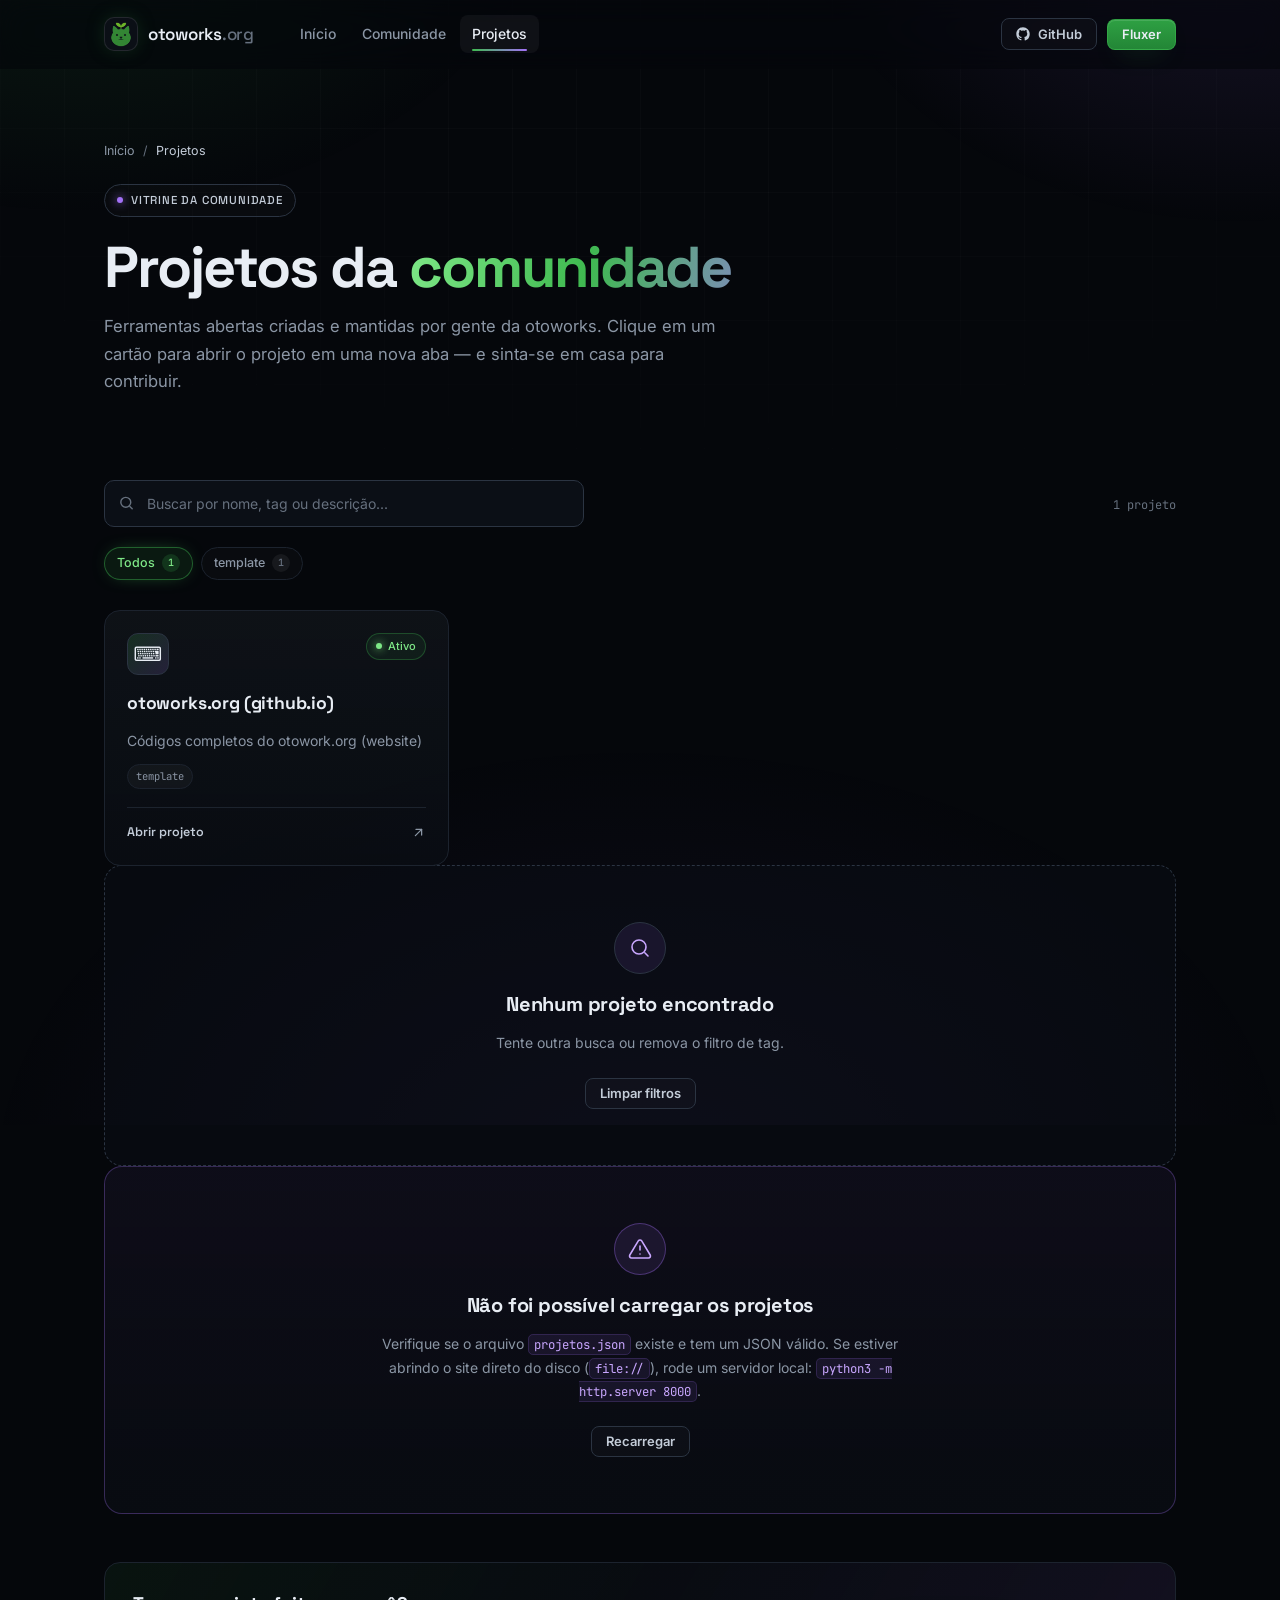
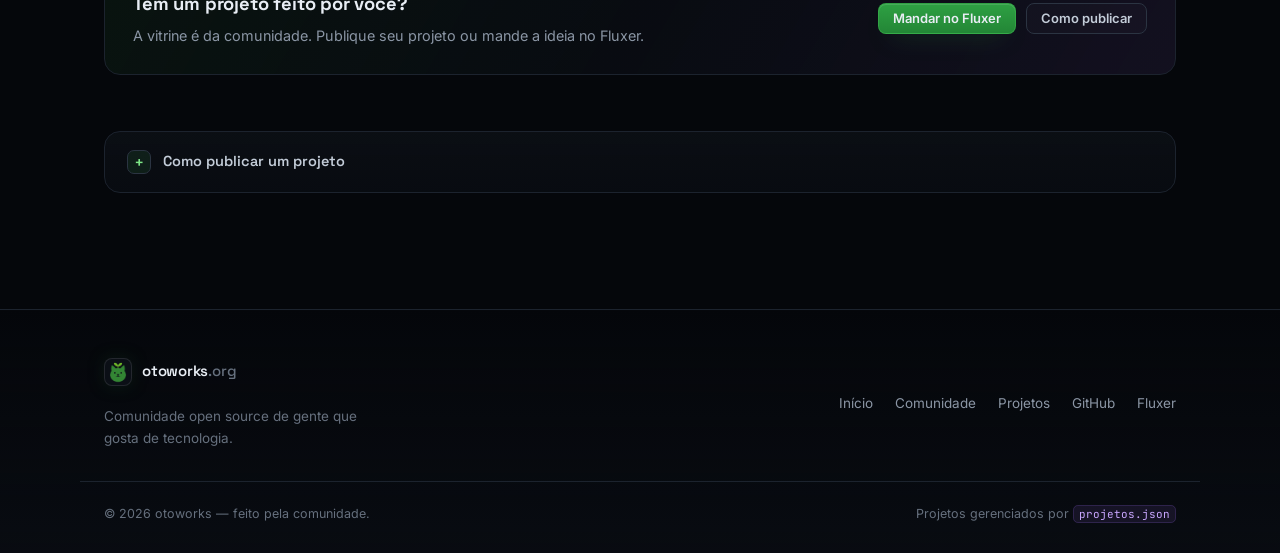
==== commit 4a4fd8ea: "feat: versão final" ====
--- a/projetos.html
+++ b/projetos.html
@@ -3,13 +3,17 @@
 <head>
   <meta charset="UTF-8">
   <meta name="viewport" content="width=device-width, initial-scale=1.0">
-  <title>Projetos — otoworks</title>
-  <meta name="description" content="Explore os projetos open source da otoworks: ferramentas de automação, utilitários e experimentos da comunidade.">
+  <title>Projetos da comunidade — otoworks</title>
+  <meta name="description" content="Projetos abertos mantidos pela comunidade otoworks: ferramentas de automação, utilitários e experimentos feitos em conjunto.">
   <meta name="theme-color" content="#05070b">
-  <meta property="og:title" content="Projetos — otoworks">
-  <meta property="og:description" content="Ferramentas de automação, utilitários e experimentos open source da otoworks.">
+  <meta name="color-scheme" content="dark">
+  <meta name="author" content="otoworks">
+  <meta property="og:title" content="Projetos da comunidade — otoworks">
+  <meta property="og:description" content="Ferramentas de automação, utilitários e experimentos open source feitos pela comunidade otoworks.">
   <meta property="og:type" content="website">
-  <meta property="og:image" content="assets/otoworks2.png">
+  <meta property="og:url" content="https://otoworks.org/projetos.html">
+  <meta property="og:image" content="https://otoworks.org/assets/otoworks2.png">
+  <meta name="twitter:card" content="summary_large_image">
   <link rel="icon" type="image/png" href="assets/favicon.png">
   <link rel="preconnect" href="https://fonts.googleapis.com">
   <link rel="preconnect" href="https://fonts.gstatic.com" crossorigin>
@@ -24,7 +28,7 @@
   <header class="site-header" data-header>
     <nav class="nav container" aria-label="Navegação principal">
       <a class="brand" href="index.html" aria-label="otoworks — início">
-        <span class="brand__mark" aria-hidden="true">o</span>
+        <span class="brand__mark" aria-hidden="true"><img src="assets/favicon.png" alt=""></span>
         <span class="brand__name">otoworks<span class="brand__dot">.org</span></span>
       </a>
 
@@ -35,8 +39,8 @@
       <div class="nav__menu" id="nav-menu" data-nav-menu>
         <ul class="nav__links">
           <li><a class="nav__link" href="index.html">Início</a></li>
+          <li><a class="nav__link" href="index.html#comunidade">Comunidade</a></li>
           <li><a class="nav__link is-active" href="projetos.html">Projetos</a></li>
-          <li><a class="nav__link" href="index.html#sobre">Sobre</a></li>
         </ul>
         <div class="nav__actions">
           <a class="btn btn--ghost btn--sm" href="https://github.com/otoworks" target="_blank" rel="noopener noreferrer">
@@ -57,11 +61,11 @@
           <span aria-hidden="true">/</span>
           <span aria-current="page">Projetos</span>
         </nav>
-        <span class="eyebrow reveal" style="--d:40ms"><span class="eyebrow__dot eyebrow__dot--purple"></span>Repositórios &amp; experimentos</span>
-        <h1 class="page-title reveal" style="--d:80ms">Nossos <span class="grad-text">projetos</span></h1>
+        <span class="eyebrow reveal" style="--d:40ms"><span class="eyebrow__dot eyebrow__dot--purple"></span>Vitrine da comunidade</span>
+        <h1 class="page-title reveal" style="--d:80ms">Projetos da <span class="grad-text">comunidade</span></h1>
         <p class="page-lead reveal" style="--d:120ms">
-          Ferramentas abertas para automatizar tarefas, facilitar o trabalho e experimentar ideias.
-          Clique em um cartão para abrir o projeto em uma nova aba.
+          Ferramentas abertas criadas e mantidas por gente da otoworks. Clique em um cartão
+          para abrir o projeto em uma nova aba — e sinta-se em casa para contribuir.
         </p>
       </div>
     </section>
@@ -111,13 +115,24 @@
           <button class="btn btn--ghost btn--sm" type="button" data-retry>Recarregar</button>
         </div>
 
-        <details class="how-to">
+        <div class="publish-banner reveal">
+          <div>
+            <h2>Tem um projeto feito por você?</h2>
+            <p>A vitrine é da comunidade. Publique seu projeto ou mande a ideia no Fluxer.</p>
+          </div>
+          <div class="publish-banner__actions">
+            <a class="btn btn--primary btn--sm" href="https://fluxer.app/" target="_blank" rel="noopener noreferrer">Mandar no Fluxer</a>
+            <a class="btn btn--ghost btn--sm" href="#publicar">Como publicar</a>
+          </div>
+        </div>
+
+        <details class="how-to" id="publicar">
           <summary>
             <span class="how-to__icon" aria-hidden="true">+</span>
-            Como adicionar um projeto
+            Como publicar um projeto
           </summary>
           <div class="how-to__body">
-            <p>Edite o arquivo <code>projetos.json</code> na raiz do site e adicione um objeto ao array <code>projects</code>:</p>
+            <p>Todo mundo pode publicar. Edite o arquivo <code>projetos.json</code> na raiz do site, adicione um objeto ao array <code>projects</code> e abra um pull request no GitHub:</p>
             <pre><code>{
   "title": "Meu projeto",
   "description": "Uma frase curta explicando o que ele faz.",
@@ -144,21 +159,21 @@
     <div class="container footer__inner">
       <div class="footer__brand">
         <a class="brand brand--sm" href="index.html">
-          <span class="brand__mark" aria-hidden="true">o</span>
+          <span class="brand__mark" aria-hidden="true"><img src="assets/favicon.png" alt=""></span>
           <span class="brand__name">otoworks<span class="brand__dot">.org</span></span>
         </a>
-        <p>Ferramentas abertas para trabalhos mais simples.</p>
+        <p>Comunidade open source de gente que gosta de tecnologia.</p>
       </div>
       <nav class="footer__links" aria-label="Links do rodapé">
         <a href="index.html">Início</a>
+        <a href="index.html#comunidade">Comunidade</a>
         <a href="projetos.html">Projetos</a>
-        <a href="index.html#sobre">Sobre</a>
         <a href="https://github.com/otoworks" target="_blank" rel="noopener noreferrer">GitHub</a>
         <a href="https://fluxer.app/" target="_blank" rel="noopener noreferrer">Fluxer</a>
       </nav>
     </div>
     <div class="container footer__bottom">
-      <span>© <span data-year>2026</span> otoworks — sem fins lucrativos.</span>
+      <span>© <span data-year>2026</span> otoworks — feito pela comunidade.</span>
       <span class="footer__hint">Projetos gerenciados por <code>projetos.json</code></span>
     </div>
   </footer>
--- a/css/style.css
+++ b/css/style.css
@@ -182,25 +182,29 @@
 }
 
 .brand__mark {
-  display: grid;
-  place-items: center;
+  display: block;
   width: 34px;
   height: 34px;
   border-radius: 10px;
-  background: linear-gradient(135deg, var(--green-bright), var(--green) 42%, var(--purple) 100%);
-  color: #04120a;
-  font-family: var(--font-display);
-  font-size: 21px;
-  font-weight: 700;
-  line-height: 1;
-  padding-bottom: 2px;
-  box-shadow: 0 0 22px -4px rgba(126, 231, 135, .55), inset 0 1px 0 rgba(255, 255, 255, .35);
-  transition: transform .4s var(--ease), box-shadow .4s var(--ease);
+  border: 1px solid rgba(255, 255, 255, .1);
+  background: var(--surface);
+  object-fit: contain;
+  box-shadow: 0 0 22px -8px rgba(63, 185, 80, .55);
+  transition: transform .4s var(--ease), box-shadow .4s var(--ease), border-color .4s ease;
 }
 
 .brand:hover .brand__mark {
-  transform: rotate(-8deg) scale(1.05);
-  box-shadow: 0 0 30px -2px rgba(163, 113, 247, .6), inset 0 1px 0 rgba(255, 255, 255, .4);
+  transform: rotate(-6deg) scale(1.06);
+  border-color: rgba(163, 113, 247, .45);
+  box-shadow: 0 0 26px -6px rgba(163, 113, 247, .6);
+}
+
+.brand__mark img {
+  display: block;
+  width: 100%;
+  height: 100%;
+  border-radius: inherit;
+  object-fit: contain;
 }
 
 .brand__name {
@@ -219,7 +223,6 @@
   width: 28px;
   height: 28px;
   border-radius: 8px;
-  font-size: 17px;
 }
 
 .brand--sm .brand__name {
@@ -522,7 +525,7 @@
    -------------------------------------------------------------------------- */
 
 .hero {
-  padding: clamp(56px, 9vw, 104px) 0 clamp(40px, 6vw, 64px);
+  padding: clamp(56px, 9vw, 104px) 0 clamp(28px, 4vw, 48px);
 }
 
 .hero__grid {
@@ -688,101 +691,6 @@
   animation: blink 1.1s steps(1) infinite;
 }
 
-.float-chip {
-  position: absolute;
-  z-index: 2;
-  padding: 8px 14px;
-  border: 1px solid var(--border-strong);
-  border-radius: 999px;
-  background: rgba(11, 15, 22, .9);
-  -webkit-backdrop-filter: blur(8px);
-  backdrop-filter: blur(8px);
-  color: var(--muted);
-  font-family: var(--font-mono);
-  font-size: 11px;
-  box-shadow: 0 12px 30px -14px #000;
-  animation: floatChip 7s ease-in-out infinite;
-  pointer-events: none;
-}
-
-.float-chip--green {
-  top: 4%;
-  right: -3%;
-  color: var(--green-bright);
-  border-color: rgba(63, 185, 80, .35);
-  animation-delay: -1s;
-}
-
-.float-chip--purple {
-  bottom: 12%;
-  left: -5%;
-  color: var(--purple-bright);
-  border-color: rgba(163, 113, 247, .35);
-  animation-delay: -3s;
-}
-
-.float-chip--mono {
-  top: -7%;
-  left: 12%;
-  color: var(--muted);
-  animation-delay: -5s;
-}
-
-/* --------------------------------------------------------------------------
-   Estatísticas
-   -------------------------------------------------------------------------- */
-
-.stats-wrap {
-  padding: 8px 0 24px;
-}
-
-.stats {
-  display: grid;
-  grid-template-columns: repeat(4, 1fr);
-  overflow: hidden;
-  border: 1px solid var(--border);
-  border-radius: 18px;
-  background: linear-gradient(180deg, rgba(22, 27, 34, .55), rgba(11, 15, 22, .5));
-  -webkit-backdrop-filter: blur(6px);
-  backdrop-filter: blur(6px);
-}
-
-.stat {
-  padding: 26px 18px;
-  border-right: 1px solid var(--border);
-  text-align: center;
-}
-
-.stat:last-child {
-  border-right: 0;
-}
-
-.stat__num {
-  display: block;
-  font-family: var(--font-display);
-  font-size: clamp(1.55rem, 2.6vw, 2.1rem);
-  font-weight: 700;
-  line-height: 1.2;
-  letter-spacing: -.02em;
-  background: linear-gradient(120deg, #e8edf4 10%, #9fe8a8 60%, var(--purple-bright));
-  -webkit-background-clip: text;
-  background-clip: text;
-  color: transparent;
-}
-
-.stat__num .stat__suffix {
-  font-size: .62em;
-}
-
-.stat__label {
-  display: block;
-  margin-top: 5px;
-  color: var(--muted-2);
-  font-size: 11px;
-  letter-spacing: .08em;
-  text-transform: uppercase;
-}
-
 /* --------------------------------------------------------------------------
    Seções
    -------------------------------------------------------------------------- */
@@ -833,18 +741,21 @@
 }
 
 /* --------------------------------------------------------------------------
-   Diferenciais
+   Como participar
    -------------------------------------------------------------------------- */
 
-.feature-grid {
+.steps-grid {
   display: grid;
-  grid-template-columns: repeat(3, minmax(0, 1fr));
+  grid-template-columns: repeat(4, minmax(0, 1fr));
   gap: 18px;
 }
 
-.feature-card {
-  position: relative;
-  padding: 26px;
+.step-card {
+  position: relative;
+  display: flex;
+  flex-direction: column;
+  gap: 10px;
+  padding: 24px;
   overflow: hidden;
   border: 1px solid var(--border);
   border-radius: 16px;
@@ -852,7 +763,7 @@
   transition: transform .35s var(--ease), border-color .35s ease, box-shadow .35s ease;
 }
 
-.feature-card::before {
+.step-card::before {
   content: '';
   position: absolute;
   inset: 0;
@@ -862,59 +773,96 @@
   pointer-events: none;
 }
 
-.feature-card:hover {
+.step-card:hover {
   transform: translateY(-4px);
   border-color: var(--border-strong);
   box-shadow: 0 26px 55px -34px rgba(163, 113, 247, .55);
 }
 
-.feature-card:hover::before {
+.step-card:hover::before {
   opacity: 1;
 }
 
-.feature-card__icon {
-  display: grid;
-  place-items: center;
-  width: 46px;
-  height: 46px;
-  margin-bottom: 18px;
-  border: 1px solid var(--border-strong);
-  border-radius: 12px;
-  background: rgba(63, 185, 80, .1);
+.step-card__num {
+  display: inline-flex;
+  align-items: center;
+  justify-content: center;
+  width: 34px;
+  height: 26px;
+  border: 1px solid rgba(63, 185, 80, .28);
+  border-radius: 7px;
+  background: rgba(63, 185, 80, .09);
   color: var(--green-bright);
-}
-
-.feature-card__icon svg {
-  width: 22px;
-  height: 22px;
-}
-
-.feature-card__icon--purple {
-  background: rgba(163, 113, 247, .12);
+  font-family: var(--font-mono);
+  font-size: 11px;
+  letter-spacing: .08em;
+}
+
+.step-card:nth-child(even) .step-card__num {
+  border-color: rgba(163, 113, 247, .3);
+  background: rgba(163, 113, 247, .1);
   color: var(--purple-bright);
-  border-color: rgba(163, 113, 247, .28);
-}
-
-.feature-card__icon--green {
-  border-color: rgba(63, 185, 80, .3);
-}
-
-.feature-card__icon--gradient {
-  background: linear-gradient(135deg, rgba(63, 185, 80, .16), rgba(163, 113, 247, .2));
-  color: var(--text);
-}
-
-.feature-card h3 {
-  margin: 0 0 8px;
+}
+
+.step-card h3 {
+  margin: 2px 0 0;
   font-family: var(--font-display);
-  font-size: 1.12rem;
+  font-size: 1.05rem;
   letter-spacing: -.01em;
 }
 
-.feature-card p {
+.step-card p {
+  flex: 1;
   margin: 0;
   color: var(--muted);
-  font-size: 14.5px;
+  font-size: 14px;
+  line-height: 1.6;
+}
+
+.step-card code {
+  font-size: .82em;
+}
+
+.step-card__link {
+  display: inline-flex;
+  align-items: center;
+  gap: 5px;
+  width: fit-content;
+  margin-top: 2px;
+  color: var(--green-bright);
+  font-family: var(--font-display);
+  font-size: 12.5px;
+  font-weight: 600;
+  text-decoration: none;
+  transition: color .2s ease;
+}
+
+.step-card__link .icon {
+  width: 14px;
+  height: 14px;
+  transition: transform .3s var(--ease);
+}
+
+.step-card__link:hover {
+  color: var(--purple-bright);
+}
+
+.step-card__link:hover .icon {
+  transform: translate(2px, -2px);
+}
+
+.step-card:nth-child(even) .step-card__link {
+  color: var(--purple-bright);
+}
+
+.step-card:nth-child(even) .step-card__link:hover {
+  color: var(--green-bright);
+}
+
+.steps-note {
+  margin: 22px 0 0;
+  color: var(--muted-2);
+  font-size: 13px;
 }
 
 /* --------------------------------------------------------------------------
@@ -1016,6 +964,7 @@
 .status .dot {
   width: 6px;
   height: 6px;
+  background: currentColor;
   box-shadow: 0 0 8px currentColor;
 }
 
@@ -1173,6 +1122,13 @@
 .check-list .icon {
   width: 17px;
   height: 17px;
+}
+
+.about__actions {
+  display: flex;
+  flex-wrap: wrap;
+  gap: 10px;
+  margin-top: 24px;
 }
 
 .logo-frame {
@@ -1359,11 +1315,6 @@
   50% { transform: rotateY(-6deg) rotateX(2deg) translateY(-8px); }
 }
 
-@keyframes floatChip {
-  0%, 100% { transform: translateY(0); }
-  50% { transform: translateY(-9px); }
-}
-
 @keyframes blink {
   50% { opacity: 0; }
 }
@@ -1412,12 +1363,8 @@
     order: 2;
   }
 
-  .feature-grid {
+  .steps-grid {
     grid-template-columns: repeat(2, minmax(0, 1fr));
-  }
-
-  .feature-card:last-child {
-    grid-column: 1 / -1;
   }
 
   .projects-grid {
@@ -1491,19 +1438,6 @@
     flex: 1;
   }
 
-  .stats {
-    grid-template-columns: repeat(2, 1fr);
-  }
-
-  .stat:nth-child(2) {
-    border-right: 0;
-  }
-
-  .stat:nth-child(1),
-  .stat:nth-child(2) {
-    border-bottom: 1px solid var(--border);
-  }
-
   .section__head--row {
     flex-direction: column;
     align-items: flex-start;
@@ -1516,21 +1450,13 @@
     padding-inline: 20px;
   }
 
-  .feature-grid,
+  .steps-grid,
   .projects-grid {
     grid-template-columns: 1fr;
   }
 
-  .feature-card:last-child {
-    grid-column: auto;
-  }
-
   .hero__visual {
     min-height: 300px;
-  }
-
-  .float-chip {
-    display: none;
   }
 
   .code-card {
--- a/css/projects.css
+++ b/css/projects.css
@@ -235,6 +235,42 @@
 
 .state-box--error .state-box__icon {
   border-color: rgba(163, 113, 247, .35);
+}
+
+/* --------------------------------------------------------------------------
+   Convite para publicar
+   -------------------------------------------------------------------------- */
+
+.publish-banner {
+  display: flex;
+  align-items: center;
+  justify-content: space-between;
+  gap: 24px;
+  margin-top: 48px;
+  padding: 26px 28px;
+  border: 1px solid var(--border);
+  border-radius: 16px;
+  background: linear-gradient(120deg, rgba(63, 185, 80, .07), rgba(11, 15, 22, .6) 50%, rgba(163, 113, 247, .09));
+}
+
+.publish-banner h2 {
+  margin: 0 0 4px;
+  font-family: var(--font-display);
+  font-size: 1.15rem;
+  letter-spacing: -.01em;
+}
+
+.publish-banner p {
+  margin: 0;
+  color: var(--muted);
+  font-size: .9rem;
+}
+
+.publish-banner__actions {
+  display: flex;
+  flex: none;
+  flex-wrap: wrap;
+  gap: 10px;
 }
 
 /* --------------------------------------------------------------------------
@@ -359,6 +395,20 @@
     padding: 42px 20px;
   }
 
+  .publish-banner {
+    flex-direction: column;
+    align-items: flex-start;
+    padding: 22px;
+  }
+
+  .publish-banner__actions {
+    width: 100%;
+  }
+
+  .publish-banner__actions .btn {
+    flex: 1;
+  }
+
   .how-to__body {
     padding-inline: 18px;
   }
